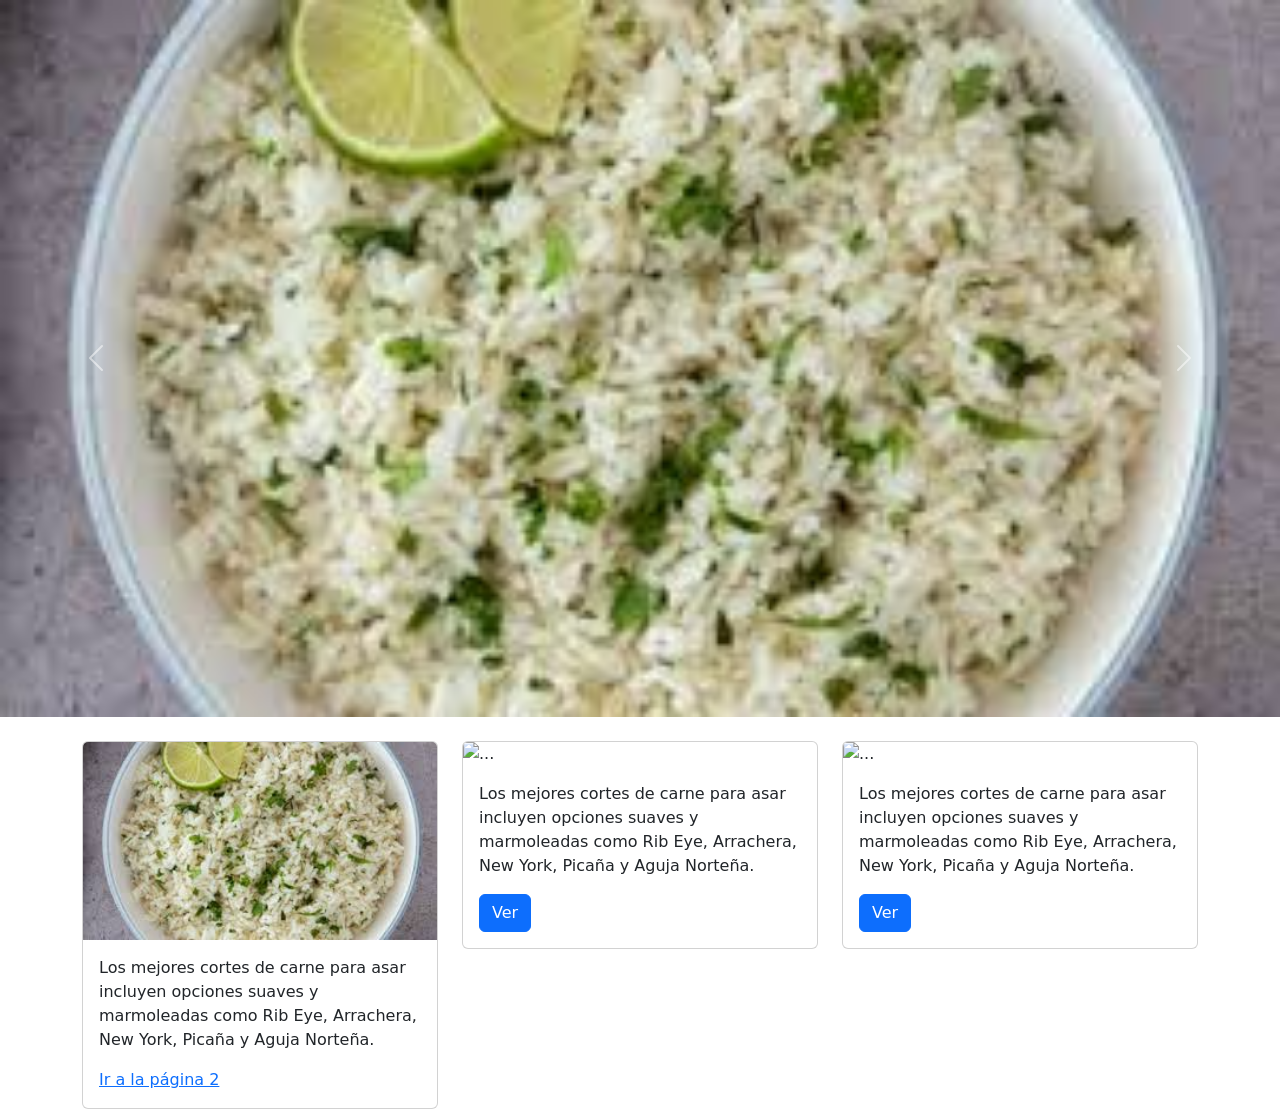
==== index.html @ ee6cd250 "mi parte Asenet" ====
<!DOCTYPE html>
<html lang="en">
<head>
    <meta charset="UTF-8">
    <meta name="viewport" content="width=device-width, initial-scale=1.0">
    <title>Bootstrap</title>
    <link rel="stylesheet" href="https://cdn.jsdelivr.net/npm/bootstrap@5.3.8/dist/css/bootstrap.min.css">
    <link rel="stylesheet" href="base/styles.css"> <!-- CDM de bootstrap: nos permite usar estilos sin instlar nada --> 
</head>
<body>

  <div id="carouselExample" class="carousel slide">
  <div class="carousel-inner">
    <div class="carousel-item active">
      <img src="Asenet/images1.jpeg" class="d-block w-100" alt="...">
    </div>
    <div class="carousel-item">
      <img src="Asenet/images1.jpeg" class="d-block w-100" alt="...">
    </div>
    <div class="carousel-item">
      <img src="Asenet/images1.jpeg" class="d-block w-100" alt="...">
    </div>
  </div>
  <button class="carousel-control-prev" type="button" data-bs-target="#carouselExample" data-bs-slide="prev">
    <span class="carousel-control-prev-icon" aria-hidden="true"></span>
    <span class="visually-hidden">Previous</span>
  </button>
  <button class="carousel-control-next" type="button" data-bs-target="#carouselExample" data-bs-slide="next">
    <span class="carousel-control-next-icon" aria-hidden="true"></span>
    <span class="visually-hidden">Next</span>
  </button>
</div>

  <!-- Cards en fila horizontal -->
  <div class="container mt-4">
    <div class="row">

      <div class="col-md-4">
        <div class="card">
          <img src="Asenet/images1.jpeg" class="card-img-top" alt="...">
          <div class="card-body">
            <p class="card-text">Los mejores cortes de carne para asar incluyen opciones suaves y marmoleadas como Rib Eye, Arrachera, New York, Picaña y Aguja Norteña.</p>
            <a href="Asenet/receta1.html">Ir a la página 2</a>
          </div>
        </div>
      </div>

      <div class="col-md-4">
        <div class="card">
          <img src="asenet/images1.jpeg" class="card-img-top" alt="...">
          <div class="card-body">
            <p class="card-text">Los mejores cortes de carne para asar incluyen opciones suaves y marmoleadas como Rib Eye, Arrachera, New York, Picaña y Aguja Norteña.</p>
            <a href="https://www.quericavida.com/recetas/carne-asada-facil-de-preparar/f2cadabb-3115-4158-aebf-44b7fd486723" class="btn btn-primary" target="_blank">Ver</a>
          </div>
        </div>
      </div>

      <div class="col-md-4">
        <div class="card">
          <img src="asenet/images1.jpeg" class="card-img-top" alt="...">
          <div class="card-body">
            <p class="card-text">Los mejores cortes de carne para asar incluyen opciones suaves y marmoleadas como Rib Eye, Arrachera, New York, Picaña y Aguja Norteña.</p>
            <a href="https://www.quericavida.com/recetas/carne-asada-facil-de-preparar/f2cadabb-3115-4158-aebf-44b7fd486723" class="btn btn-primary" target="_blank">Ver</a>
          </div>
        </div>
      </div>

    </div>
  </div>
 
    <!-- Paquete de JS que incluye Popper para posicionar maenus desplegables, popovers y tooltips y se coloca al final del body -->
    <script src="	https://cdn.jsdelivr.net/npm/bootstrap@5.3.8/dist/js/bootstrap.bundle.min.js">
    </script>
</body>
</html>
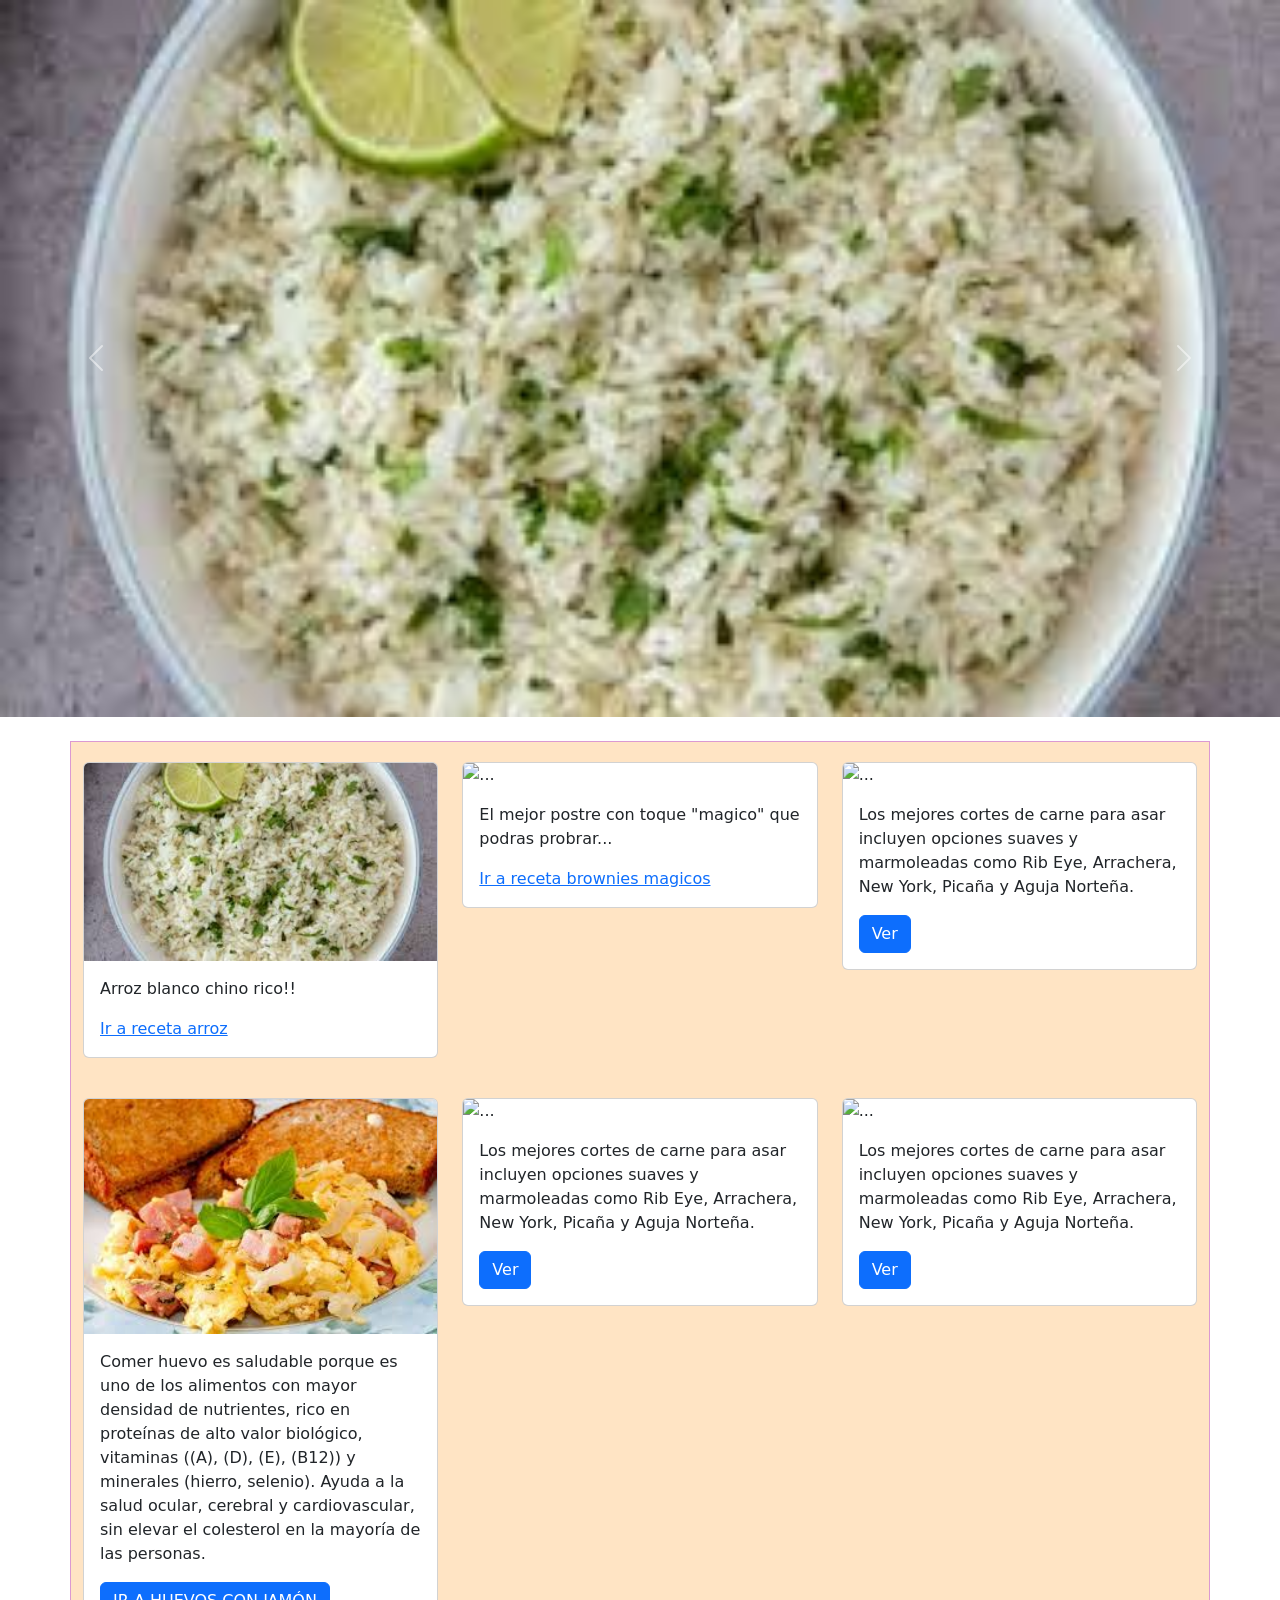
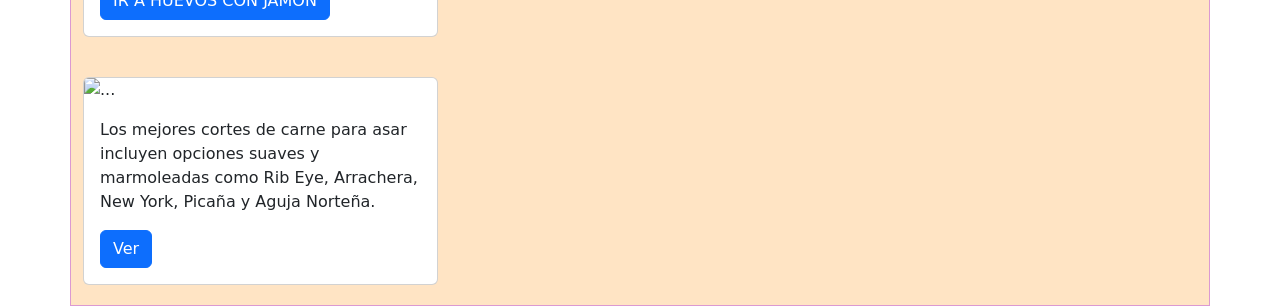
==== commit 3b2746fc: "Subi mi receta de huevos" ====
--- a/index.html
+++ b/index.html
@@ -5,7 +5,7 @@
     <meta name="viewport" content="width=device-width, initial-scale=1.0">
     <title>Bootstrap</title>
     <link rel="stylesheet" href="https://cdn.jsdelivr.net/npm/bootstrap@5.3.8/dist/css/bootstrap.min.css">
-    <link rel="stylesheet" href="base/styles.css"> <!-- CDM de bootstrap: nos permite usar estilos sin instlar nada --> 
+    <link rel="stylesheet" href="styles.css"> <!-- CDM de bootstrap: nos permite usar estilos sin instlar nada --> 
 </head>
 <body>
 
@@ -15,7 +15,7 @@
       <img src="Asenet/images1.jpeg" class="d-block w-100" alt="...">
     </div>
     <div class="carousel-item">
-      <img src="Asenet/images1.jpeg" class="d-block w-100" alt="...">
+      <img src="https://www.cookingclassy.com/wp-content/uploads/2019/05/brownies-22.jpg" class="d-block w-100" alt="...">
     </div>
     <div class="carousel-item">
       <img src="Asenet/images1.jpeg" class="d-block w-100" alt="...">
@@ -34,20 +34,30 @@
   <!-- Cards en fila horizontal -->
   <div class="container mt-4">
     <div class="row">
-
+                                              <!--?==  Azeneth==  -->
       <div class="col-md-4">
         <div class="card">
           <img src="Asenet/images1.jpeg" class="card-img-top" alt="...">
           <div class="card-body">
-            <p class="card-text">Los mejores cortes de carne para asar incluyen opciones suaves y marmoleadas como Rib Eye, Arrachera, New York, Picaña y Aguja Norteña.</p>
-            <a href="Asenet/receta1.html">Ir a la página 2</a>
+            <p class="card-text">Arroz blanco chino rico!!</p>
+            <a href="Asenet/receta1.html">Ir a receta arroz</a>
           </div>
         </div>
       </div>
-
+                                            <!--?==  Jonas  ==   -->
       <div class="col-md-4">
         <div class="card">
-          <img src="asenet/images1.jpeg" class="card-img-top" alt="...">
+          <img src="https://www.cookingclassy.com/wp-content/uploads/2019/05/brownies-22.jpg" class="card-img-top" alt="...">
+          <div class="card-body">
+            <p class="card-text">El mejor postre con toque "magico" que podras probrar...</p>
+            <a href="jonas/receta7.html">Ir a receta brownies magicos</a>
+          </div>
+        </div>
+      </div>
+                                             <!--?==     andriy   ==-->
+      <div class="col-md-4">
+        <div class="card">
+          <img src="https://www.cookingclassy.com/wp-content/uploads/2019/05/brownies-22.jpg" class="card-img-top" alt="...">
           <div class="card-body">
             <p class="card-text">Los mejores cortes de carne para asar incluyen opciones suaves y marmoleadas como Rib Eye, Arrachera, New York, Picaña y Aguja Norteña.</p>
             <a href="https://www.quericavida.com/recetas/carne-asada-facil-de-preparar/f2cadabb-3115-4158-aebf-44b7fd486723" class="btn btn-primary" target="_blank">Ver</a>
@@ -55,9 +65,21 @@
         </div>
       </div>
 
+                                                  <!--?== Monse ==-->
+       <div class="col-md-4">
+        <div class="card">
+          <img src="jamon.jfif" class="card-img-top" alt="...">
+          <div class="card-body">
+            <p class="card-text"> Comer huevo es saludable porque es uno de los alimentos con mayor densidad de nutrientes, rico en proteínas de alto valor biológico, vitaminas ((A), (D), (E), (B12)) y minerales (hierro, selenio). Ayuda a la salud ocular, cerebral y cardiovascular, sin elevar el colesterol en la mayoría de las personas.</p>
+            <a href="file://wsl.localhost/Ubuntu/home/montsemtzrdz/laboratorio-html-1/HTML/index.html" class="btn btn-primary" target="_blank">IR A HUEVOS CON JAMÓN</a>
+          </div>
+        </div>
+      </div>
+
+                                                             <!--?==  Andy ==--> 
       <div class="col-md-4">
         <div class="card">
-          <img src="asenet/images1.jpeg" class="card-img-top" alt="...">
+          <img src="https://www.cookingclassy.com/wp-content/uploads/2019/05/brownies-22.jpg" class="card-img-top" alt="...">
           <div class="card-body">
             <p class="card-text">Los mejores cortes de carne para asar incluyen opciones suaves y marmoleadas como Rib Eye, Arrachera, New York, Picaña y Aguja Norteña.</p>
             <a href="https://www.quericavida.com/recetas/carne-asada-facil-de-preparar/f2cadabb-3115-4158-aebf-44b7fd486723" class="btn btn-primary" target="_blank">Ver</a>
@@ -65,6 +87,30 @@
         </div>
       </div>
 
+                                                               <!--?  ==kike==  -->
+      <div class="col-md-4">
+        <div class="card">
+          <img src="https://www.cookingclassy.com/wp-content/uploads/2019/05/brownies-22.jpg" class="card-img-top" alt="...">
+          <div class="card-body">
+            <p class="card-text">Los mejores cortes de carne para asar incluyen opciones suaves y marmoleadas como Rib Eye, Arrachera, New York, Picaña y Aguja Norteña.</p>
+            <a href="https://www.quericavida.com/recetas/carne-asada-facil-de-preparar/f2cadabb-3115-4158-aebf-44b7fd486723" class="btn btn-primary" target="_blank">Ver</a>
+          </div>
+        </div>
+      </div>
+
+                                                                 <!--?== Adriana ==-->
+      <div class="col-md-4">
+        <div class="card">
+          <img src="https://www.cookingclassy.com/wp-content/uploads/2019/05/brownies-22.jpg" class="card-img-top" alt="...">
+          <div class="card-body">
+            <p class="card-text">Los mejores cortes de carne para asar incluyen opciones suaves y marmoleadas como Rib Eye, Arrachera, New York, Picaña y Aguja Norteña.</p>
+            <a href="https://www.quericavida.com/recetas/carne-asada-facil-de-preparar/f2cadabb-3115-4158-aebf-44b7fd486723" class="btn btn-primary" target="_blank">Ver</a>
+          </div>
+        </div>
+      </div>
+
+
+      
     </div>
   </div>
  
--- a/styles.css
+++ b/styles.css
@@ -0,0 +1,16 @@
+.row {
+    border: 1px solid #db99d2;
+    background-color: bisque;
+}
+
+
+.card {
+ justify-content: center;
+ flex-wrap: wrap;
+margin: 20px auto;
+}
+
+#carouselExampleIndicators {
+    width: 100%;
+    height: 400px;
+}
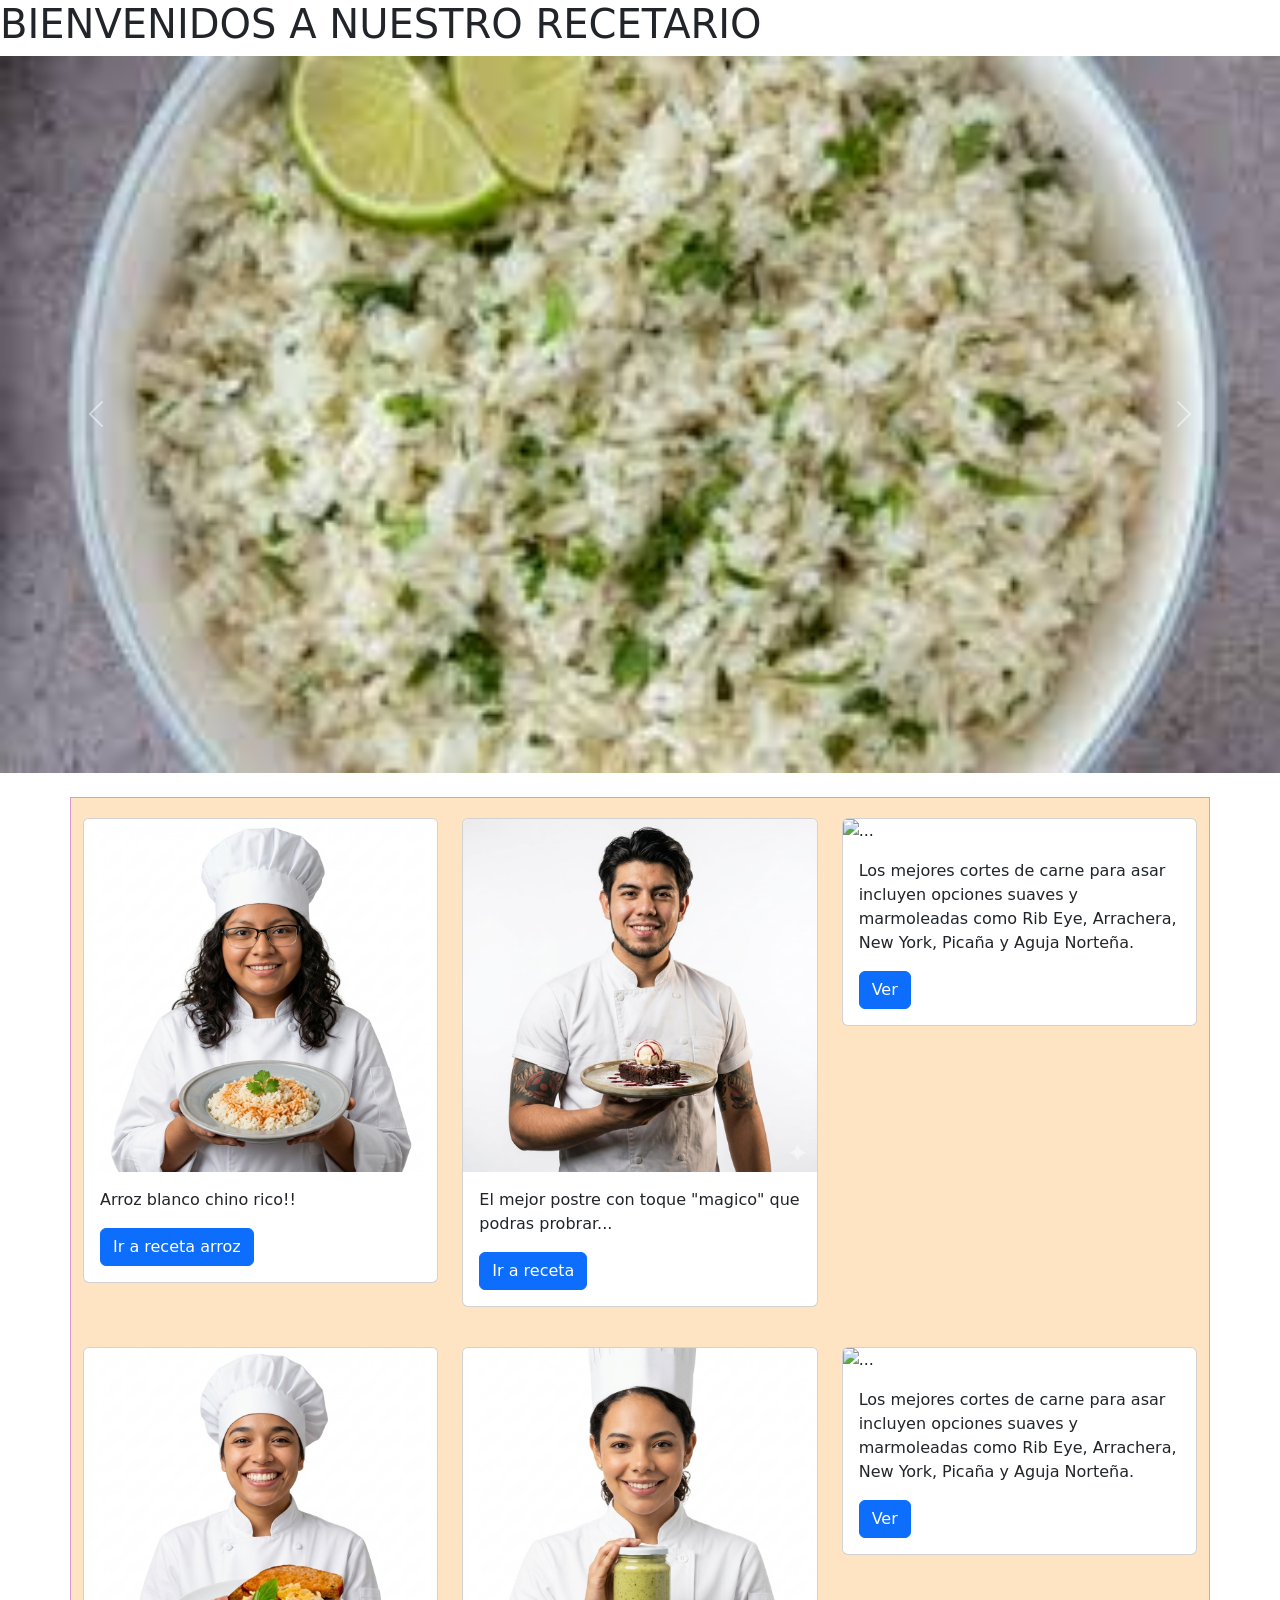
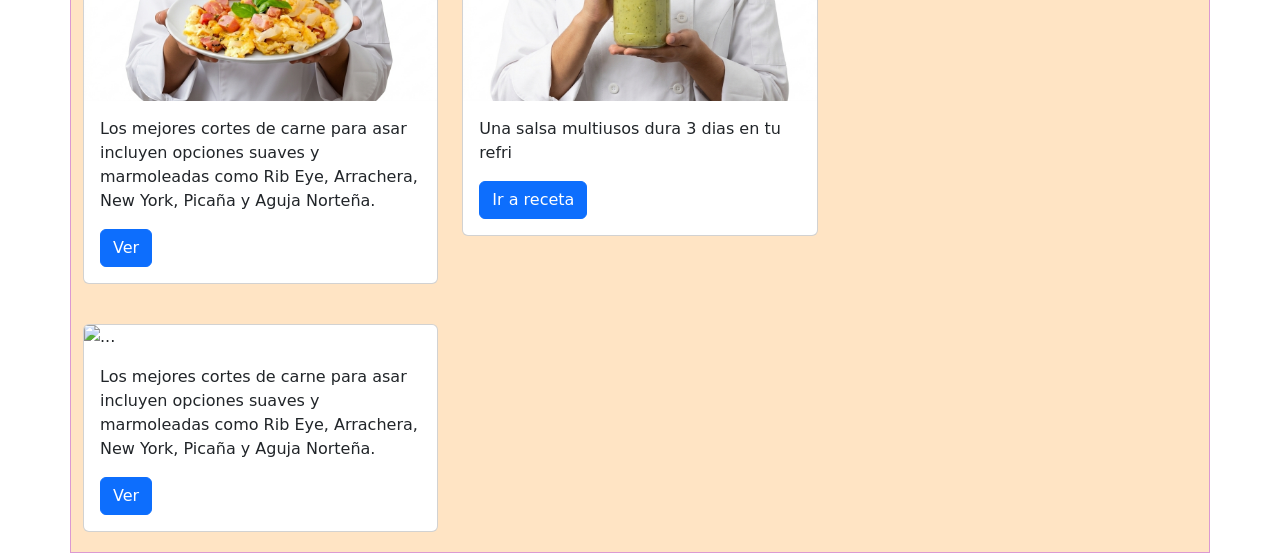
==== commit d13aeacc: "agregue mi parte recet 5 y fotos de chefs" ====
--- a/index.html
+++ b/index.html
@@ -8,18 +8,29 @@
     <link rel="stylesheet" href="styles.css"> <!-- CDM de bootstrap: nos permite usar estilos sin instlar nada --> 
 </head>
 <body>
-
+<h1>BIENVENIDOS A NUESTRO RECETARIO</h1>
   <div id="carouselExample" class="carousel slide">
   <div class="carousel-inner">
+    <!-- ESTO ES EL CARRUSEL DE FOTOS -->
     <div class="carousel-item active">
       <img src="Asenet/images1.jpeg" class="d-block w-100" alt="...">
     </div>
     <div class="carousel-item">
       <img src="https://www.cookingclassy.com/wp-content/uploads/2019/05/brownies-22.jpg" class="d-block w-100" alt="...">
     </div>
-    <div class="carousel-item">
+    <div class="carousel-item"> <!-- 3 --> 
       <img src="Asenet/images1.jpeg" class="d-block w-100" alt="...">
     </div>
+    <div class="carousel-item"><!-- 4 --> 
+      <img src="Asenet/images1.jpeg" class="d-block w-100" alt="...">
+    </div>
+    <div class="carousel-item"><!-- 5--> 
+      <img src="Andrea/header.png" class="d-block w-100" alt="salsa">
+    </div>
+    <div class="carousel-item"><!-- 6 --> 
+      <img src="Asenet/images1.jpeg" class="d-block w-100" alt="...">
+    </div>
+
   </div>
   <button class="carousel-control-prev" type="button" data-bs-target="#carouselExample" data-bs-slide="prev">
     <span class="carousel-control-prev-icon" aria-hidden="true"></span>
@@ -37,20 +48,20 @@
                                               <!--?==  Azeneth==  -->
       <div class="col-md-4">
         <div class="card">
-          <img src="Asenet/images1.jpeg" class="card-img-top" alt="...">
+          <img src="fotos/1asenet.png" class="card-img-top" alt="...">
           <div class="card-body">
             <p class="card-text">Arroz blanco chino rico!!</p>
-            <a href="Asenet/receta1.html">Ir a receta arroz</a>
+            <a href="Asenet/receta1.html" class="btn btn-primary" target="_blank">Ir a receta arroz</a>
           </div>
         </div>
       </div>
                                             <!--?==  Jonas  ==   -->
       <div class="col-md-4">
         <div class="card">
-          <img src="https://www.cookingclassy.com/wp-content/uploads/2019/05/brownies-22.jpg" class="card-img-top" alt="...">
+          <img src="fotos/2jonas.jpeg" class="card-img-top" alt="...">
           <div class="card-body">
             <p class="card-text">El mejor postre con toque "magico" que podras probrar...</p>
-            <a href="jonas/receta7.html">Ir a receta brownies magicos</a>
+            <a href="jonas/receta7.html" class="btn btn-primary" target="_blank">Ir a receta</a></a>
           </div>
         </div>
       </div>
@@ -68,10 +79,10 @@
                                                   <!--?== Monse ==-->
        <div class="col-md-4">
         <div class="card">
-          <img src="jamon.jfif" class="card-img-top" alt="...">
+          <img src="fotos/4Monse.png" class="card-img-top" alt="...">
           <div class="card-body">
-            <p class="card-text"> Comer huevo es saludable porque es uno de los alimentos con mayor densidad de nutrientes, rico en proteínas de alto valor biológico, vitaminas ((A), (D), (E), (B12)) y minerales (hierro, selenio). Ayuda a la salud ocular, cerebral y cardiovascular, sin elevar el colesterol en la mayoría de las personas.</p>
-            <a href="file://wsl.localhost/Ubuntu/home/montsemtzrdz/laboratorio-html-1/HTML/index.html" class="btn btn-primary" target="_blank">IR A HUEVOS CON JAMÓN</a>
+            <p class="card-text">Los mejores cortes de carne para asar incluyen opciones suaves y marmoleadas como Rib Eye, Arrachera, New York, Picaña y Aguja Norteña.</p>
+            <a href="https://www.quericavida.com/recetas/carne-asada-facil-de-preparar/f2cadabb-3115-4158-aebf-44b7fd486723" class="btn btn-primary" target="_blank">Ver</a>
           </div>
         </div>
       </div>
@@ -79,10 +90,10 @@
                                                              <!--?==  Andy ==--> 
       <div class="col-md-4">
         <div class="card">
-          <img src="https://www.cookingclassy.com/wp-content/uploads/2019/05/brownies-22.jpg" class="card-img-top" alt="...">
+          <img src="fotos/5Andrea.png" class="card-img-top" alt="...">
           <div class="card-body">
-            <p class="card-text">Los mejores cortes de carne para asar incluyen opciones suaves y marmoleadas como Rib Eye, Arrachera, New York, Picaña y Aguja Norteña.</p>
-            <a href="https://www.quericavida.com/recetas/carne-asada-facil-de-preparar/f2cadabb-3115-4158-aebf-44b7fd486723" class="btn btn-primary" target="_blank">Ver</a>
+            <p class="card-text">Una salsa multiusos dura 3 dias en tu refri</p>
+            <a href="Andrea/receta5.html" class="btn btn-primary" target="_blank">Ir a receta</a>
           </div>
         </div>
       </div>
